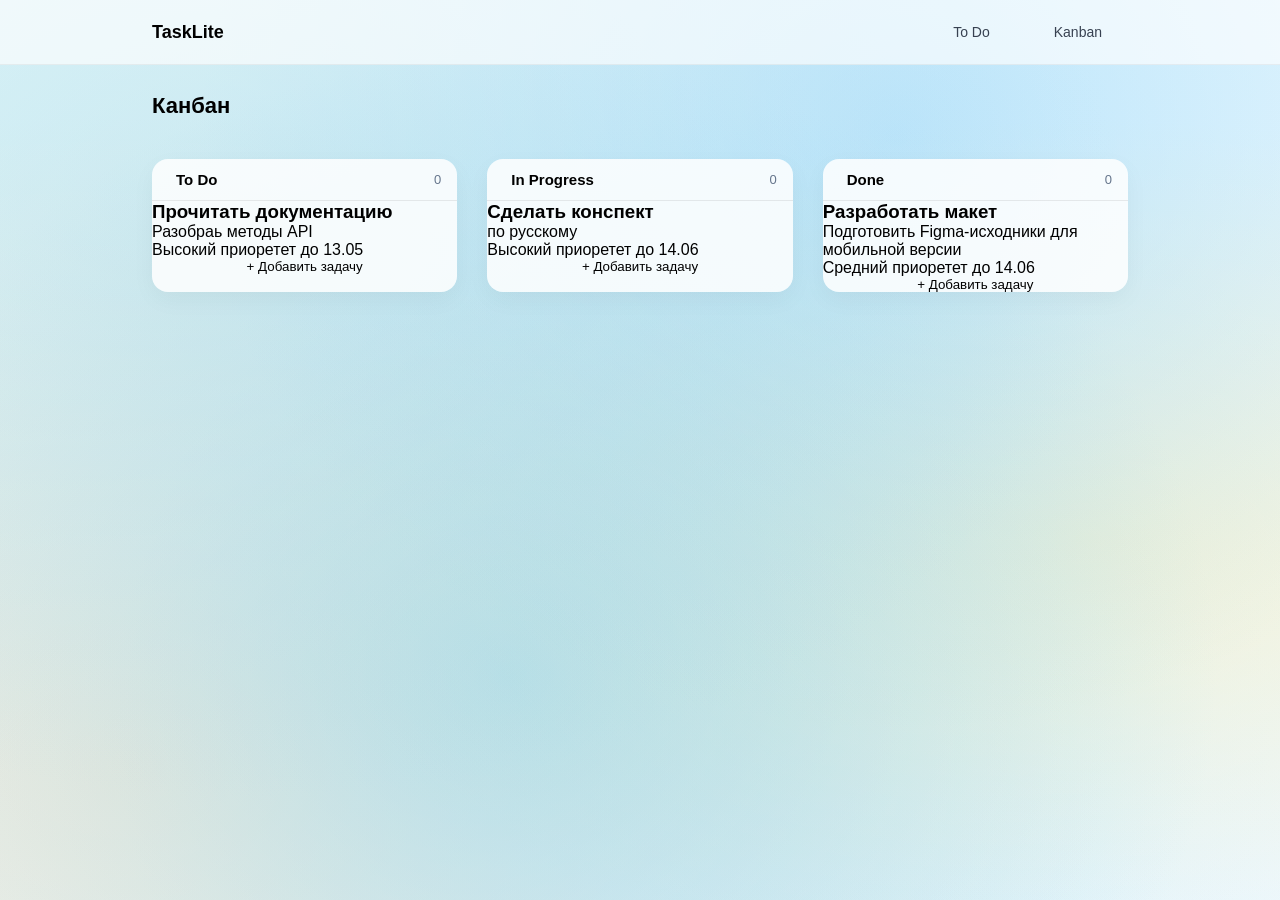
==== kanban.html @ 9df1a759 "Стилизация канбан 18.03" ====
<!doctype html>
<html lang="en">
  <head>
    <meta charset="UTF-8" />
    <meta name="viewport" content="width=device-width, initial-scale=1.0" />
    <title>TaskLite</title>
    <link rel="stylesheet" href="styles/style.css" />
  </head>
  <body class="kanban">
    <header class="header">
      <div class="container header__container">
        <h3 class="header__title">TaskLite</h3>

        <nav class="tabs">
          <a href="index.html" class="tab">To Do</a>
          <a href="kanban.html" class="tab">Kanban</a>
        </nav>
      </div>
    </header>
    <main class="container">
      <h1 class="title">Канбан</h1>

      <div class="board">
        <div class="column">
          <div class="column__header">
            <h2 class="column__subtitle">To Do</h2>
            <span class="column__count">0</span>
          </div>
          <div class="сolumn__task task-kanban">
            <h3 class="task-kanban__title">Прочитать документацию</h3>
            <p class="task-kanban__descr">Разобраь методы API</p>

            <div class="task-kanban__footer">
              <span class="task-kanban__lable"> Высокий приоретет </span>
              <span class="task-kanban__date">до 13.05</span>
            </div>
            
          </div>
          <button class="column__btn">+ Добавить задачу</button>
        </div>

        <div class="column">
          <div class="column__header">
            <h2 class="column__subtitle">In Progress</h2>
            <span class="column__count">0</span>
          </div>
          <div class="column__tasks task-kanban">

        <div class="сolumn__task task-kanban">
            <h3 class="task-kanban__title">Сделать конспект</h3>
            <p class="task-kanban__descr">по русскому</p>

            <div class="task-kanban__footer">
              <span class="task-kanban__lable"> Высокий приоретет </span>
              <span class="task-kanban__date">до 14.06</span>
        </div>
            
        </div>
          </div>
          <button class="column__btn">+ Добавить задачу</button>
        </div>

        <div class="column">
          <div class="column__header">
            <h2 class="column__subtitle">Done</h2>
            <span class="column__count">0</span>
          </div>
          <div class="columm__tasks task-kanban">

        <div class="сolumn__task task-kanban">
            <h3 class="task-kanban__title"> Разработать макет </h3>
            <p class="task-kanban__descr"> Подготовить Figma-исходники для мобильной версии </p>

            <div class="task-kanban__footer">
              <span class="task-kanban__lable"> Средний приоретет </span>
              <span class="task-kanban__date">до 14.06</span>
            </div>
            
        </div>


          </div>
          <button class="column__btn">+ Добавить задачу</button>
        </div>
      </div>
    </main>
    <script src="./js/kanban.js"></script>
  </body>
</html>
---- styles/style.css ----
* {
  box-sizing: border-box;
  margin: 0;
  padding: 0;
}

ul,
ol {
  list-style: none;
}

a {
  text-decoration: none;
  color: inherit;
}

img {
  max-width: 100%;
  height: auto;
  display: block;
}

button {
  border: none;
  background-color: transparent;
}

body {
  font-family: "Inter", sans-serif;
}

.container {
  max-width: 1024px;
  margin: 0 auto;
  padding: 0 24px;
}

.header {
  position: sticky;
  top: 0;
  z-index: 10;
  border-bottom: 1px solid rgba(0, 0, 0, 0.05);
  background-color: rgba(255, 255, 255, 0.65);
}

.header__title {
  font-size: 18px;
  font-weight: 700;
}

.header__container {
  display: flex;
  align-items: center;
  justify-content: space-between;
  padding-top: 15px;
  padding-bottom: 15px;
}

.tabs {
  display: flex;
  gap: 12px;
}

.tab {
  background-color: transparent;
  border: 1px solid transparent;
  border-radius: 10px;
  padding: 8px 25px;
  font-size: 14px;
  font-weight: 500;
  cursor: pointer;
  color: #374151;
}

.todo .tab.active {
  background-color: #e8e8e8;
  border-color: #bbbbbb;
}

.todo {
  background:
    radial-gradient(1200px 900px at 20% 25%, #ebe6f5 0%, transparent 60%),
    radial-gradient(1200px 900px at 80% 35%, #f6eee4 0%, transparent 60%),
    radial-gradient(1200px 900px at 50% 85%, #e6eef6 0%, transparent 60%),
    linear-gradient(#f6f3f9, #fbfaf8);
  background-attachment: fixed;
}

.form-add {
  display: flex;
  align-items: center;
  gap: 12px;
  margin-bottom: 15px;
}

.form-add__input {
  width: 100%;
  padding: 12px 20px;
  font-size: 14px;
  border: 1px solid rgba(30, 10, 60, 0.12);
  border-radius: 8px;
  background-color: #ffffff;
}

.form-add__input::placeholder {
  color: #9b96a6;
}

.form-add__button {
  padding: 12px 45px;
  border-radius: 8px;
  border: 1px solid rgba(30, 10, 60, 0.12);
  font-size: 14px;
  font-weight: 600;
  color: #ffffff;
  background-color: #7e66cd;
  cursor: pointer;
}

.title {
  font-size: 22px;
  font-weight: 600;
  margin: 28px 0 20px;
}

.tabs__item {
  padding: 10px 15px;
  border: 1px solid rgba(30, 10, 60, 0.12);
  border-radius: 8px;
  font-size: 14px;
  font-weight: 500;
  background: #fff;
  color: #5e5472;
  cursor: pointer;
}

.tabs__item--active {
  background: #e9e5f9;
  border-color: #735cc6;
  color: #5d47aa;
}

.tabs__item:hover {
  background: #f6f4ff;
  border-color: rgba(30, 10, 60, 0.2);
  color: #735cc6;
}

.toolbar__sort {
  padding: 10px 28px 10px 10px;
  font-size: 14px;
  font-weight: 500;
  color: #5e5472;
  border: 1px solid rgba(30, 10, 60, 0.12);
  border-radius: 8px;
  background: #fff;
  cursor: pointer;
}

.toolbar {
  display: flex;
  align-items: center;
  justify-content: space-between;
  gap: 12px;
  margin-bottom: 15px;
}

.toolbar__search {
  width: 100%;
  padding: 12px 20px;
  font-size: 14px;
  border: 1px solid rgba(30, 10, 60, 0.12);
  border-radius: 8px;
  background-color: #ffffff;
}

.toolbar__search::placeholder {
  color: #9b96a6;
}

.toolbar__search:hover {
  border-color: rgba(30, 10, 60, 0.2);
}

.toolbar__search:focus {
  outline: none;
  border-color: #7e66cd;
  box-shadow: 0 0 0 3px rgba(126, 102, 205, 0.28);
}

.task {
  padding: 10px 12px;
  border: 1px solid rgba(30, 10, 60, 0.12);
  border-radius: 8px;
  background: #fff;
  margin-bottom: 15px;

  display: flex;
  align-items: center;
  justify-content: space-between;
}

.task__title {
  font-size: 14px;
  font-weight: 700;
  color: #221c2a;
  margin-bottom: 5px;
}

.task__meta {
  font-size: 12px;
  color: #8a8398;
}

.task__actions {
  display: flex;
  align-items: center;
  gap: 10px;
}

.task__action {
  width: 26px;
  height: 26px;
  border: 1px solid rgba(30, 10, 60, 0.12);
  border-radius: 8px;
  background: #fff;
  display: flex;
  align-items: center;
  justify-content: center;
  cursor: pointer;
}

.task__action:hover {
  background: #f6f4ff;
  border-color: rgba(30, 10, 60, 0.2);
  box-shadow: 0 6px 12px rgba(30, 10, 60, 0.1);
}

.task__action:focus-visible {
  outline: none;
  box-shadow: 0 0 0 3px rgba(30, 10, 60, 0.3);
}

.footer-controls {
  display: flex;
  align-items: center;
  justify-content: space-between;
  margin-top: 4px;
}

.footer-controls__counters {
  font-size: 13px;
  color: #6f6781;
  padding-left: 5px;
}

.footer-controls__button {
  padding: 6px 12px;
  font-size: 13px;
  background: transparent;
  border-radius: 8px;
  text-align: left;
  cursor: pointer;
  transition:
    background 0.2s,
    color 0.2s,
    border 0.2s;
  color: #735cc6;
  border: 1px dashed #a28bdc;
}

.footer-controls__button:hover {
  background: #f6f4ff;
  color: #735cc6;
  border: 1px solid #735cc6;
}

.footer-controls__button:active {
  background: #e9e5f9;
  border: 1px solid #5d47aa;
  color: #5d47aa;
}

.footer-controls__button:disabled {
  color: #8e8b99;
  border: 1px dashed #c8c5cf;
  background: #f1f1f3;
  cursor: not-allowed;
}

.task--done .task__title {
  text-decoration: line-through;
  color: #8a8398;
  opacity: 0.7;
}

.input--error {
  border-color: #cb6e6e;
  box-shadow: 0 0 3px rgba(203, 110, 110, 0.4);
}

.board {
  display: flex;
  gap: 30px;
  justify-self: start;
  align-self: flex-start;

  max-width: 1200px;
  margin: 0 auto;
  padding: 20px 0;
}

.column {
  background-color: rgba(255, 255, 255, 0.85);
  border: 1 px solid rgba(0,0,0, 0.05);
  border-radius: 16px;
  width: 320px;
  display: flex;
  flex-direction: column;
  box-shadow: 0 8px 24px rgba(0,0,0, 0.04);
}

.column__header {
  display: flex;
  justify-content: space-between;
  align-items: center;
  padding: 12px 16px;
  border-bottom: 1px solid rgba(0,0,0,0.08);
}

.column__subtitle {
  font-size: 15px;
  font-weight: 600;
  padding-left: 8px;
}


.column__count {
  font-size: 13px;
  color: #64748b;
}

.kanban {
  background:
    radial-gradient(at 20% 25%, rgba(173, 216, 230, 0.45), transparent 60%),
    radial-gradient(at 70% 15%, rgba(135, 206, 250, 0.45), transparent 55%),
    radial-gradient(at 40% 75%, rgba(126, 207, 234, 0.45), transparent 65%),
    radial-gradient(at 85% 60%, rgba(255, 239, 186, 0.55), transparent 55%),
    radial-gradient(at 10% 85%, rgba(255, 218, 181, 0.448), transparent 60%),
    radial-gradient(at 60% 80%, rgba(186, 230, 253, 0.5), transparent 60%),
    linear-gradient(135deg, #e0f7fa 0%, #f0f9ff 100%);
  background-attachment: fixed;
}
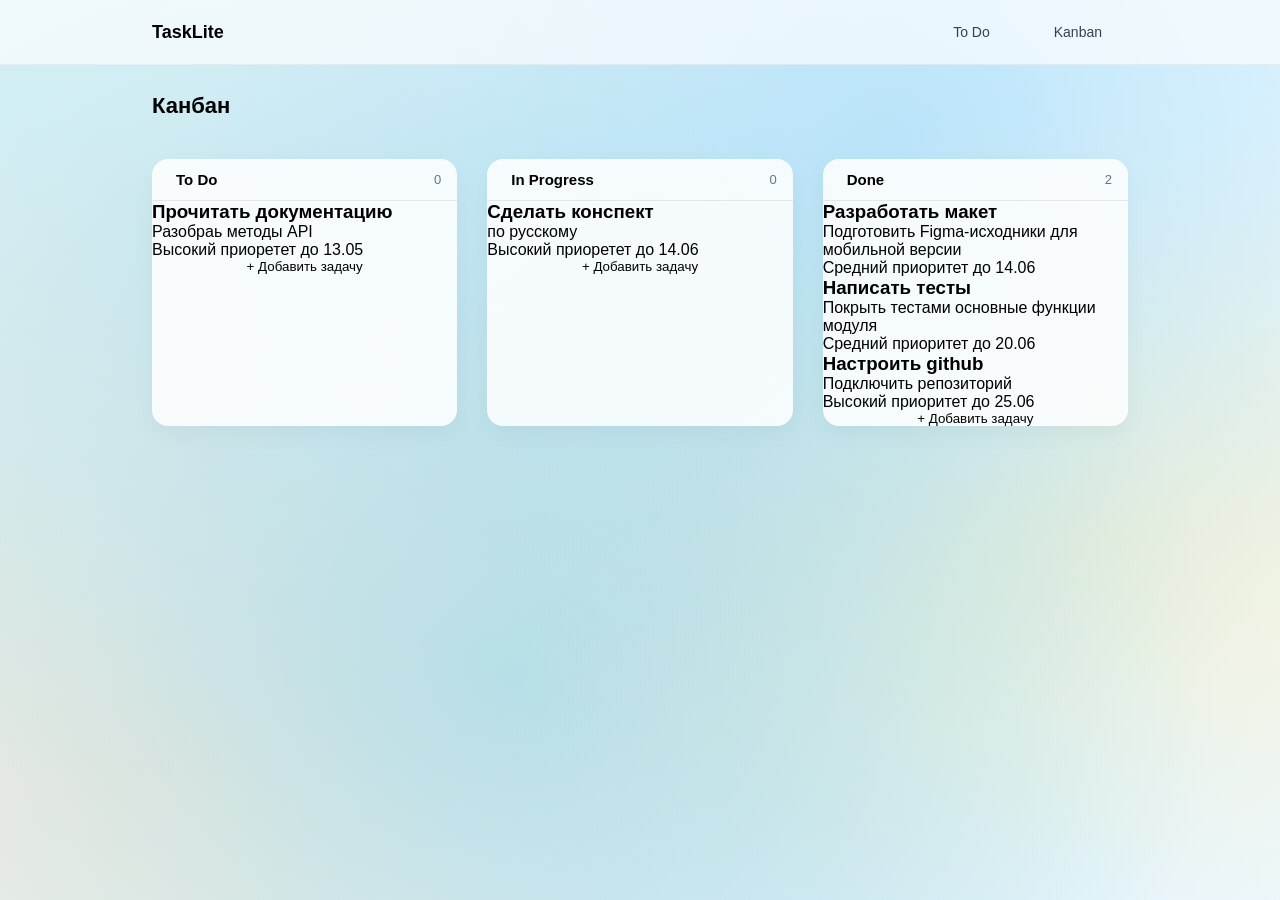
==== commit e210c1d0: "добавление задач в канбан" ====
--- a/kanban.html
+++ b/kanban.html
@@ -63,21 +63,36 @@
         <div class="column">
           <div class="column__header">
             <h2 class="column__subtitle">Done</h2>
-            <span class="column__count">0</span>
+            <span class="column__count">2</span>
           </div>
           <div class="columm__tasks task-kanban">
 
-        <div class="сolumn__task task-kanban">
-            <h3 class="task-kanban__title"> Разработать макет </h3>
-            <p class="task-kanban__descr"> Подготовить Figma-исходники для мобильной версии </p>
+            <div class="сolumn__task task-kanban">
+              <h3 class="task-kanban__title">Разработать макет</h3>
+              <p class="task-kanban__descr">Подготовить Figma-исходники для мобильной версии</p>
+              <div class="task-kanban__footer">
+                <span class="task-kanban__lable">Средний приоритет</span>
+                <span class="task-kanban__date">до 14.06</span>
+              </div>
+            </div>
 
-            <div class="task-kanban__footer">
-              <span class="task-kanban__lable"> Средний приоретет </span>
-              <span class="task-kanban__date">до 14.06</span>
+            <div class="сolumn__task task-kanban">
+              <h3 class="task-kanban__title">Написать тесты</h3>
+              <p class="task-kanban__descr">Покрыть тестами основные функции модуля</p>
+              <div class="task-kanban__footer">
+                <span class="task-kanban__lable">Средний приоритет</span>
+                <span class="task-kanban__date">до 20.06</span>
+              </div>
             </div>
-            
-        </div>
 
+            <div class="сolumn__task task-kanban">
+              <h3 class="task-kanban__title">Настроить github</h3>
+              <p class="task-kanban__descr">Подключить репозиторий</p>
+              <div class="task-kanban__footer">
+                <span class="task-kanban__lable">Высокий приоритет</span>
+                <span class="task-kanban__date">до 25.06</span>
+              </div>
+            </div>
 
           </div>
           <button class="column__btn">+ Добавить задачу</button>
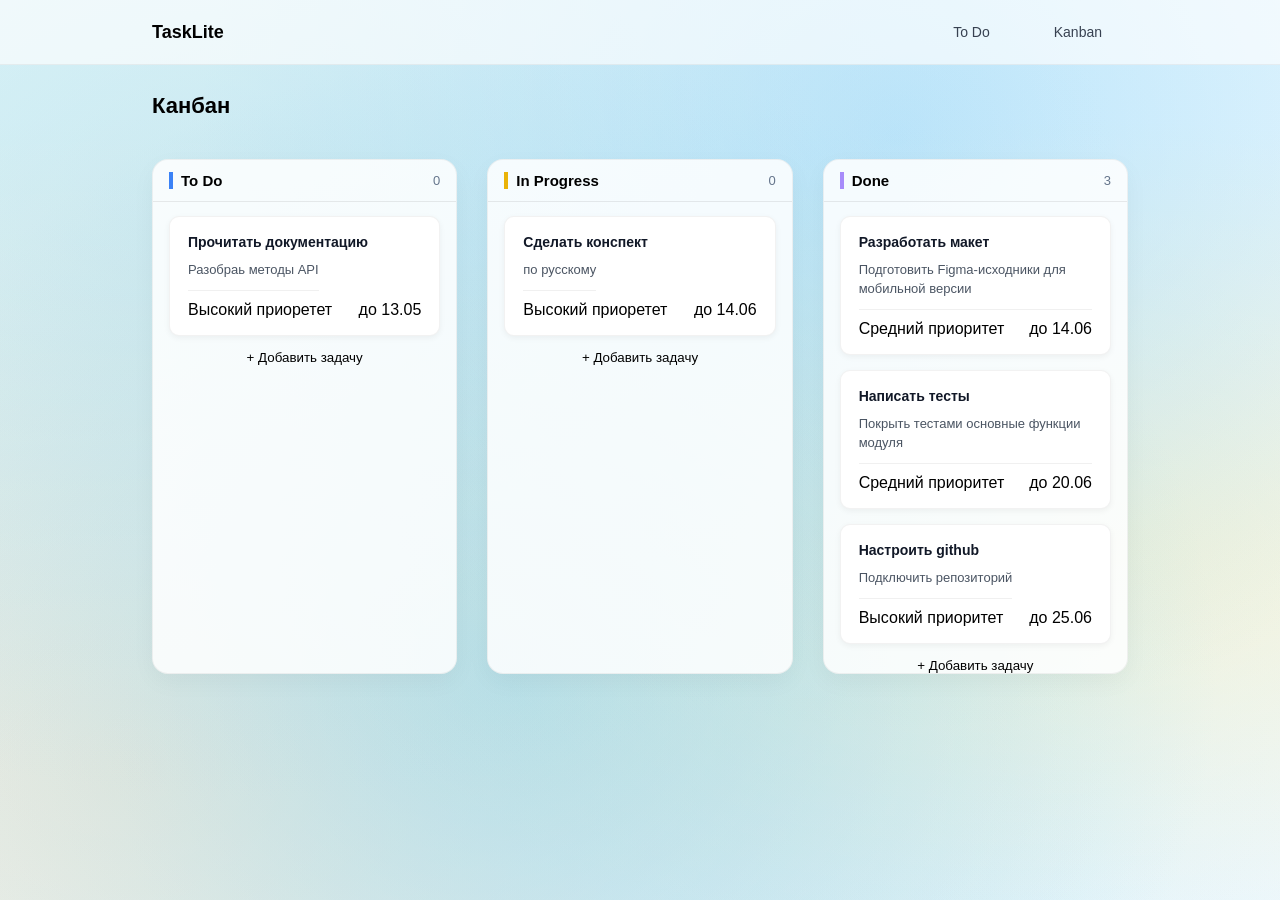
==== commit e578c8e8: "Урок 23.03" ====
--- a/kanban.html
+++ b/kanban.html
@@ -21,71 +21,76 @@
       <h1 class="title">Канбан</h1>
 
       <div class="board">
-        <div class="column">
+        <div class="column" data-status="todo">
           <div class="column__header">
-            <h2 class="column__subtitle">To Do</h2>
+            <h2 class="column__title">To Do</h2>
             <span class="column__count">0</span>
           </div>
-          <div class="сolumn__task task-kanban">
-            <h3 class="task-kanban__title">Прочитать документацию</h3>
-            <p class="task-kanban__descr">Разобраь методы API</p>
 
-            <div class="task-kanban__footer">
-              <span class="task-kanban__lable"> Высокий приоретет </span>
-              <span class="task-kanban__date">до 13.05</span>
+          <div class="column__tasks">
+            <div class="task-kanban">
+              <h3 class="task-kanban__title">Прочитать документацию</h3>
+              <p class="task-kanban__descr">Разобраь методы API</p>
+              <div class="task-kanban__footer">
+                <span class="task-kanban__lable"> Высокий приоретет </span>
+                <span class="task-kanban__date">до 13.05</span>
+              </div>
             </div>
-            
+          </div>
+
+          <button class="column__btn">+ Добавить задачу</button>
+        </div>
+
+        <div class="column" data-status="in progress">
+          <div class="column__header">
+            <h2 class="column__title">In Progress</h2>
+            <span class="column__count">0</span>
+          </div>
+
+          <div class="column__tasks">
+            <div class="task-kanban">
+              <h3 class="task-kanban__title">Сделать конспект</h3>
+              <p class="task-kanban__descr">по русскому</p>
+
+              <div class="task-kanban__footer">
+                <span class="task-kanban__lable"> Высокий приоретет </span>
+                <span class="task-kanban__date">до 14.06</span>
+              </div>
+            </div>
           </div>
           <button class="column__btn">+ Добавить задачу</button>
         </div>
 
-        <div class="column">
+        <div class="column" data-status="done">
           <div class="column__header">
-            <h2 class="column__subtitle">In Progress</h2>
-            <span class="column__count">0</span>
+            <h2 class="column__title">Done</h2>
+            <span class="column__count">3</span>
           </div>
-          <div class="column__tasks task-kanban">
 
-        <div class="сolumn__task task-kanban">
-            <h3 class="task-kanban__title">Сделать конспект</h3>
-            <p class="task-kanban__descr">по русскому</p>
-
-            <div class="task-kanban__footer">
-              <span class="task-kanban__lable"> Высокий приоретет </span>
-              <span class="task-kanban__date">до 14.06</span>
-        </div>
-            
-        </div>
-          </div>
-          <button class="column__btn">+ Добавить задачу</button>
-        </div>
-
-        <div class="column">
-          <div class="column__header">
-            <h2 class="column__subtitle">Done</h2>
-            <span class="column__count">2</span>
-          </div>
-          <div class="columm__tasks task-kanban">
-
-            <div class="сolumn__task task-kanban">
+          <div class="column__tasks">
+            <div class="task-kanban">
               <h3 class="task-kanban__title">Разработать макет</h3>
-              <p class="task-kanban__descr">Подготовить Figma-исходники для мобильной версии</p>
+              <p class="task-kanban__descr">
+                Подготовить Figma-исходники для мобильной версии
+              </p>
               <div class="task-kanban__footer">
                 <span class="task-kanban__lable">Средний приоритет</span>
                 <span class="task-kanban__date">до 14.06</span>
               </div>
             </div>
 
-            <div class="сolumn__task task-kanban">
+            <div class="task-kanban">
               <h3 class="task-kanban__title">Написать тесты</h3>
-              <p class="task-kanban__descr">Покрыть тестами основные функции модуля</p>
+              <p class="task-kanban__descr">
+                Покрыть тестами основные функции модуля
+              </p>
               <div class="task-kanban__footer">
                 <span class="task-kanban__lable">Средний приоритет</span>
                 <span class="task-kanban__date">до 20.06</span>
               </div>
             </div>
 
-            <div class="сolumn__task task-kanban">
+            <div class="task-kanban">
               <h3 class="task-kanban__title">Настроить github</h3>
               <p class="task-kanban__descr">Подключить репозиторий</p>
               <div class="task-kanban__footer">
@@ -93,8 +98,8 @@
                 <span class="task-kanban__date">до 25.06</span>
               </div>
             </div>
+          </div>
 
-          </div>
           <button class="column__btn">+ Добавить задачу</button>
         </div>
       </div>
--- a/styles/style.css
+++ b/styles/style.css
@@ -312,7 +312,7 @@
 
 .column {
   background-color: rgba(255, 255, 255, 0.85);
-  border: 1 px solid rgba(0,0,0, 0.05);
+  border: 1px solid rgba(0,0,0, 0.05);
   border-radius: 16px;
   width: 320px;
   display: flex;
@@ -328,7 +328,7 @@
   border-bottom: 1px solid rgba(0,0,0,0.08);
 }
 
-.column__subtitle {
+.column__title {
   font-size: 15px;
   font-weight: 600;
   padding-left: 8px;
@@ -351,3 +351,76 @@
     linear-gradient(135deg, #e0f7fa 0%, #f0f9ff 100%);
   background-attachment: fixed;
 }
+
+
+.column[data-status="todo"] .column__title{
+  border-left: 4px solid #3b82f6;
+}
+
+.column[data-status="in progress"] .column__title{
+  border-left: 4px solid #eab308;
+}
+
+.column[data-status="done"] .column__title{
+  border-left: 4px solid #a78bfa;
+}
+
+.column__tasks {
+  display: flex;
+  gap: 15px;
+  flex-direction: column;
+  padding: 14px 16px;
+}
+
+.task-kanban {
+
+  background: #ffffff;
+  border: 1px solid rgba(0, 0, 0, 0.05);
+  border-radius: 10px; 
+  padding: 16px 18px;
+  box-shadow: 0 2px 6px rgba(0, 0, 0, 0.05);
+
+  display: flex;
+  flex-direction: column;
+  gap: 10px;
+  align-items: flex-start;
+
+  cursor: grab;
+
+  transition: box-shadow 0.3s ease-in-out, transform 0.3s ease-in-out;
+}
+
+.task-kanban:hover {
+  transform: translateY(-2px);
+  box-shadow: 0 4px 12px rgba(0,0,0, 0.08);
+}
+
+.task-kanban__title {
+  font-size: 14px;
+  font-weight: 600;
+  color: #111827;
+  margin: 0;
+  line-height: 1.3;
+}
+
+.task-kanban__descr {
+  font-size: 13px;
+  color: #4b5563;
+  line-height: 1.45;
+  margin: 0;
+  border-bottom: 1px solid rgba(0, 0, 0, 0.06);
+  padding-bottom: 10px;
+
+
+  word-wrap: break-word;
+}
+
+
+.task-kanban__footer {
+  display: flex;
+  align-items: center;
+  justify-content: space-between;
+  width: 100%;
+}
+
+
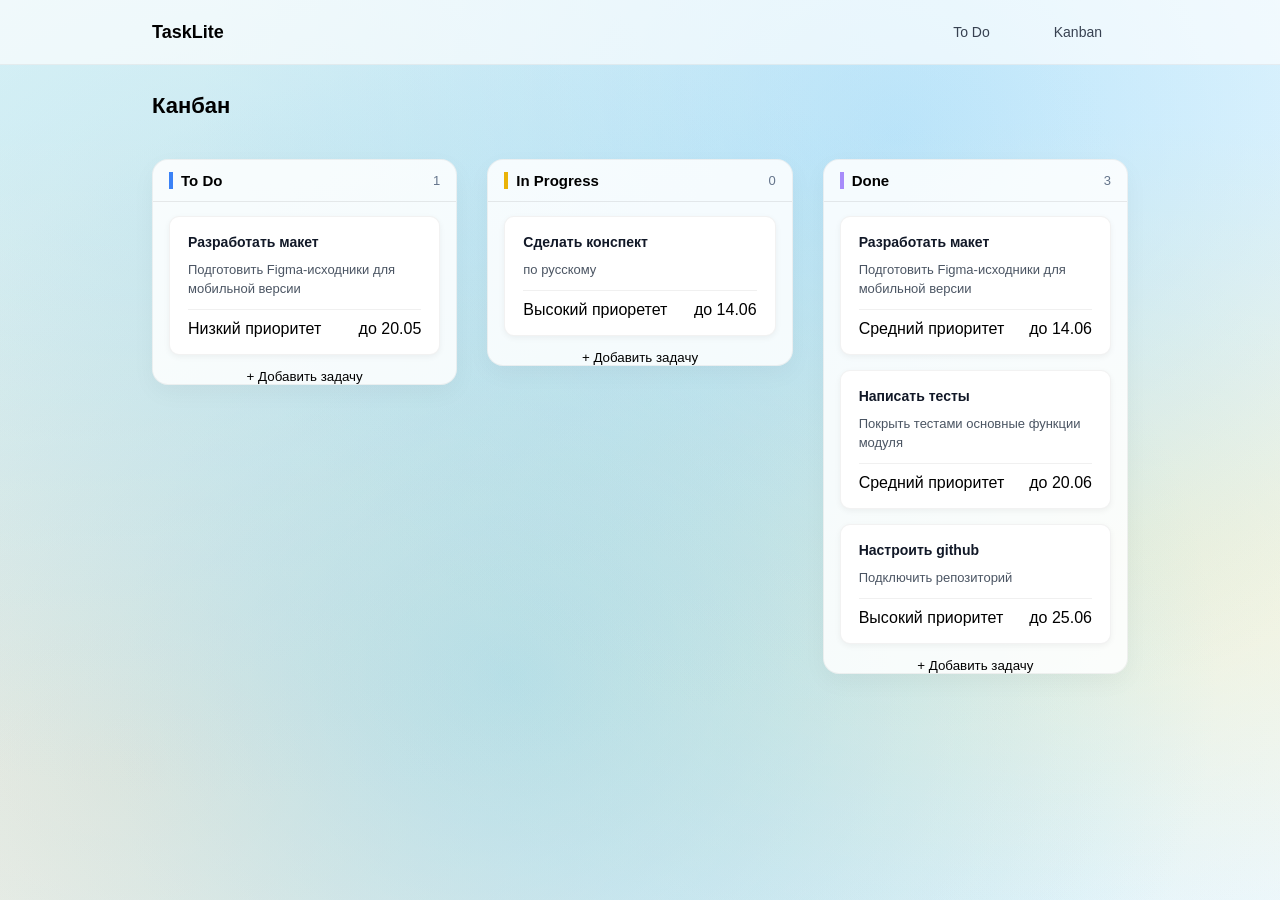
==== commit 952636fb: "12" ====
--- a/kanban.html
+++ b/kanban.html
@@ -24,24 +24,24 @@
         <div class="column" data-status="todo">
           <div class="column__header">
             <h2 class="column__title">To Do</h2>
-            <span class="column__count">0</span>
+            <span class="column__count">1</span>
           </div>
-
           <div class="column__tasks">
-            <div class="task-kanban">
-              <h3 class="task-kanban__title">Прочитать документацию</h3>
-              <p class="task-kanban__descr">Разобраь методы API</p>
+            <article class="column__task task-kanban">
+              <h3 class="task-kanban__title">Разработать макет</h3>
+              <p class="task-kanban__descr">
+                Подготовить Figma-исходники для мобильной версии
+              </p>
               <div class="task-kanban__footer">
-                <span class="task-kanban__lable"> Высокий приоретет </span>
-                <span class="task-kanban__date">до 13.05</span>
+                <span class="task-kanban__label low">Низкий приоритет</span>
+                <span class="task-kanban__date">до 20.05</span>
               </div>
-            </div>
+            </article>
           </div>
-
           <button class="column__btn">+ Добавить задачу</button>
         </div>
 
-        <div class="column" data-status="in progress">
+        <div class="column" data-status="in-progress">
           <div class="column__header">
             <h2 class="column__title">In Progress</h2>
             <span class="column__count">0</span>
@@ -53,7 +53,7 @@
               <p class="task-kanban__descr">по русскому</p>
 
               <div class="task-kanban__footer">
-                <span class="task-kanban__lable"> Высокий приоретет </span>
+                <span class="task-kanban__label high"> Высокий приоретет </span>
                 <span class="task-kanban__date">до 14.06</span>
               </div>
             </div>
@@ -74,7 +74,7 @@
                 Подготовить Figma-исходники для мобильной версии
               </p>
               <div class="task-kanban__footer">
-                <span class="task-kanban__lable">Средний приоритет</span>
+                <span class="task-kanban__label medium">Средний приоритет</span>
                 <span class="task-kanban__date">до 14.06</span>
               </div>
             </div>
@@ -85,7 +85,7 @@
                 Покрыть тестами основные функции модуля
               </p>
               <div class="task-kanban__footer">
-                <span class="task-kanban__lable">Средний приоритет</span>
+                <span class="task-kanban__label medium">Средний приоритет</span>
                 <span class="task-kanban__date">до 20.06</span>
               </div>
             </div>
@@ -94,7 +94,7 @@
               <h3 class="task-kanban__title">Настроить github</h3>
               <p class="task-kanban__descr">Подключить репозиторий</p>
               <div class="task-kanban__footer">
-                <span class="task-kanban__lable">Высокий приоритет</span>
+                <span class="task-kanban__label high">Высокий приоритет</span>
                 <span class="task-kanban__date">до 25.06</span>
               </div>
             </div>
--- a/styles/style.css
+++ b/styles/style.css
@@ -302,9 +302,7 @@
 .board {
   display: flex;
   gap: 30px;
-  justify-self: start;
-  align-self: flex-start;
-
+  align-items: flex-start;
   max-width: 1200px;
   margin: 0 auto;
   padding: 20px 0;
@@ -312,12 +310,12 @@
 
 .column {
   background-color: rgba(255, 255, 255, 0.85);
-  border: 1px solid rgba(0,0,0, 0.05);
+  border: 1px solid rgba(0, 0, 0, 0.05);
   border-radius: 16px;
   width: 320px;
   display: flex;
   flex-direction: column;
-  box-shadow: 0 8px 24px rgba(0,0,0, 0.04);
+  box-shadow: 0 8px 24px rgba(0, 0, 0, 0.04);
 }
 
 .column__header {
@@ -325,7 +323,7 @@
   justify-content: space-between;
   align-items: center;
   padding: 12px 16px;
-  border-bottom: 1px solid rgba(0,0,0,0.08);
+  border-bottom: 1px solid rgba(0, 0, 0, 0.08);
 }
 
 .column__title {
@@ -333,7 +331,6 @@
   font-weight: 600;
   padding-left: 8px;
 }
-
 
 .column__count {
   font-size: 13px;
@@ -352,16 +349,15 @@
   background-attachment: fixed;
 }
 
-
-.column[data-status="todo"] .column__title{
+.column[data-status="todo"] .column__title {
   border-left: 4px solid #3b82f6;
 }
 
-.column[data-status="in progress"] .column__title{
+.column[data-status="in-progress"] .column__title {
   border-left: 4px solid #eab308;
 }
 
-.column[data-status="done"] .column__title{
+.column[data-status="done"] .column__title {
   border-left: 4px solid #a78bfa;
 }
 
@@ -373,26 +369,28 @@
 }
 
 .task-kanban {
-
   background: #ffffff;
   border: 1px solid rgba(0, 0, 0, 0.05);
-  border-radius: 10px; 
+  border-radius: 10px;
   padding: 16px 18px;
   box-shadow: 0 2px 6px rgba(0, 0, 0, 0.05);
+width: 100%;
 
   display: flex;
   flex-direction: column;
   gap: 10px;
-  align-items: flex-start;
+ 
 
   cursor: grab;
 
-  transition: box-shadow 0.3s ease-in-out, transform 0.3s ease-in-out;
+   transition:
+    box-shadow 0.2s ease-in-out,
+    transform 0.2s ease-in-out;
 }
 
 .task-kanban:hover {
   transform: translateY(-2px);
-  box-shadow: 0 4px 12px rgba(0,0,0, 0.08);
+  box-shadow: 0 4px 12px rgba(0, 0, 0, 0.08);
 }
 
 .task-kanban__title {
@@ -411,16 +409,12 @@
   border-bottom: 1px solid rgba(0, 0, 0, 0.06);
   padding-bottom: 10px;
 
-
   word-wrap: break-word;
 }
 
-
 .task-kanban__footer {
   display: flex;
   align-items: center;
   justify-content: space-between;
   width: 100%;
 }
-
-
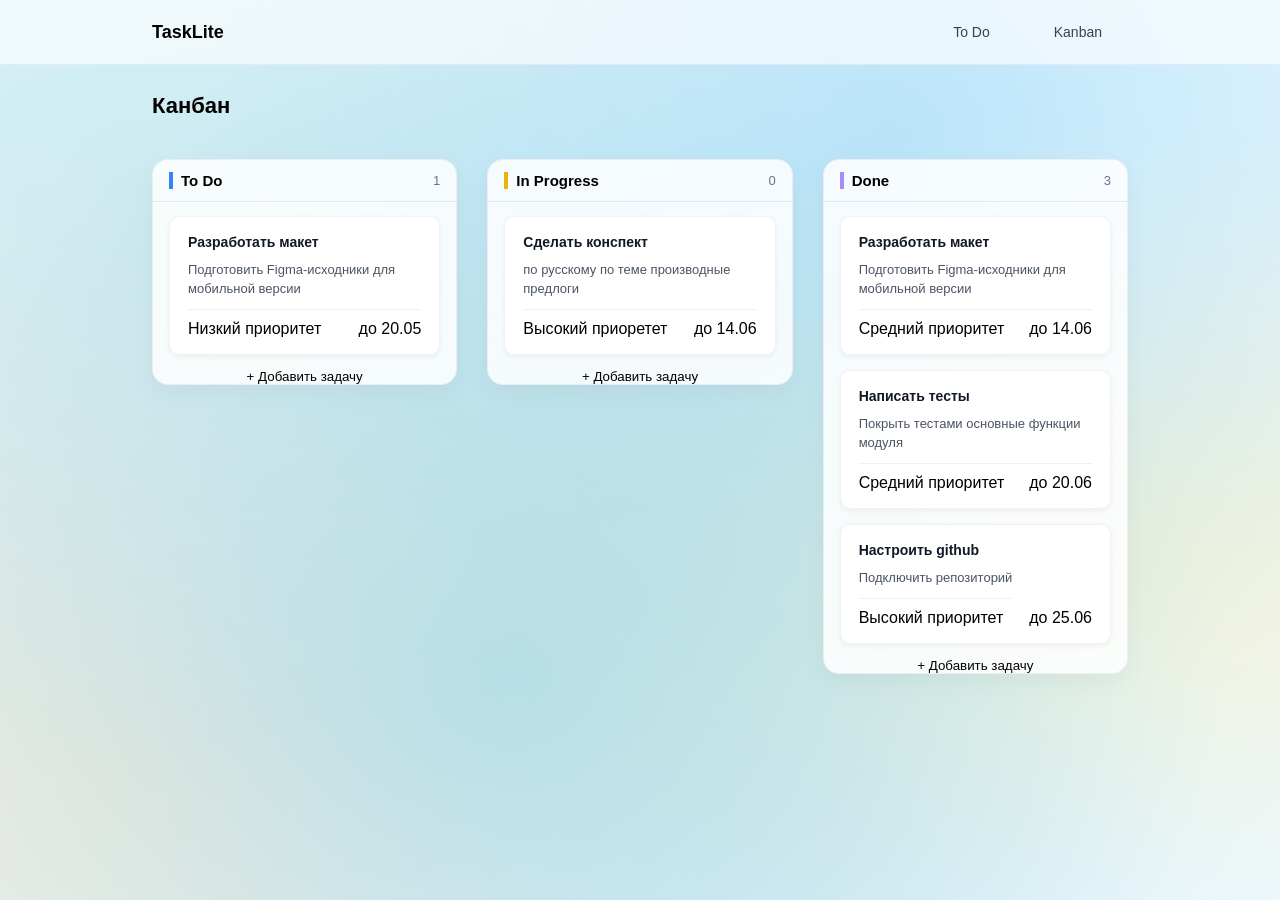
==== commit be53f27d: "Исправил ошибки" ====
--- a/kanban.html
+++ b/kanban.html
@@ -50,7 +50,7 @@
           <div class="column__tasks">
             <div class="task-kanban">
               <h3 class="task-kanban__title">Сделать конспект</h3>
-              <p class="task-kanban__descr">по русскому</p>
+              <p class="task-kanban__descr">по русскому по теме производные предлоги</p>
 
               <div class="task-kanban__footer">
                 <span class="task-kanban__label high"> Высокий приоретет </span>
--- a/styles/style.css
+++ b/styles/style.css
@@ -302,7 +302,9 @@
 .board {
   display: flex;
   gap: 30px;
+  justify-content: center;
   align-items: flex-start;
+
   max-width: 1200px;
   margin: 0 auto;
   padding: 20px 0;
@@ -374,12 +376,12 @@
   border-radius: 10px;
   padding: 16px 18px;
   box-shadow: 0 2px 6px rgba(0, 0, 0, 0.05);
-width: 100%;
+  width: 100%;
 
   display: flex;
   flex-direction: column;
   gap: 10px;
- 
+  align-items: flex-start;
 
   cursor: grab;
 
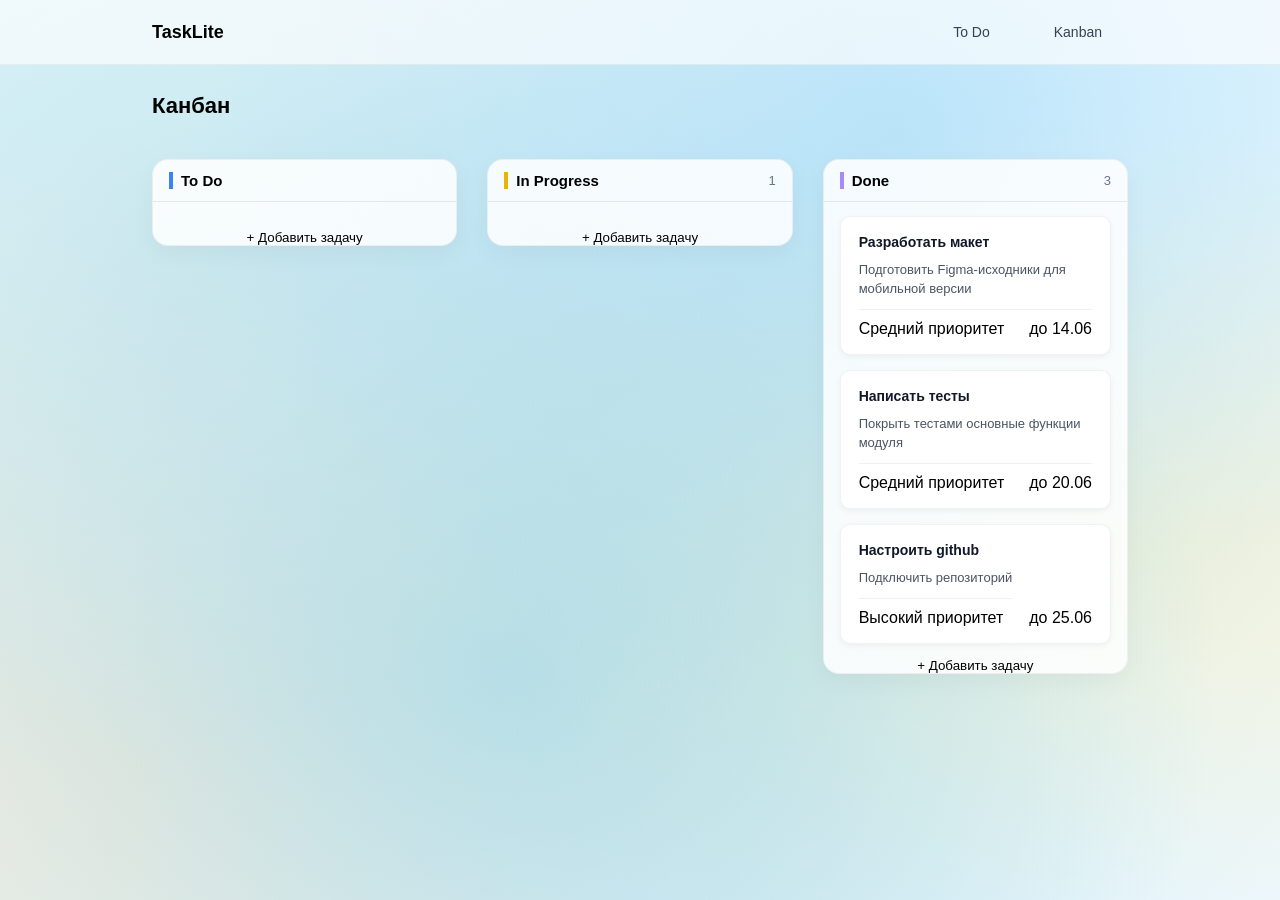
==== commit b9d32388: "Все сломалось :(" ====
--- a/kanban.html
+++ b/kanban.html
@@ -27,7 +27,8 @@
             <span class="column__count">1</span>
           </div>
           <div class="column__tasks">
-            <article class="column__task task-kanban">
+
+            <div class="column__task task-kanban">
               <h3 class="task-kanban__title">Разработать макет</h3>
               <p class="task-kanban__descr">
                 Подготовить Figma-исходники для мобильной версии
@@ -36,7 +37,7 @@
                 <span class="task-kanban__label low">Низкий приоритет</span>
                 <span class="task-kanban__date">до 20.05</span>
               </div>
-            </article>
+            </div>
           </div>
           <button class="column__btn">+ Добавить задачу</button>
         </div>
@@ -44,14 +45,14 @@
         <div class="column" data-status="in-progress">
           <div class="column__header">
             <h2 class="column__title">In Progress</h2>
-            <span class="column__count">0</span>
+            <span class="column__count">1</span>
           </div>
 
           <div class="column__tasks">
+
             <div class="task-kanban">
               <h3 class="task-kanban__title">Сделать конспект</h3>
               <p class="task-kanban__descr">по русскому по теме производные предлоги</p>
-
               <div class="task-kanban__footer">
                 <span class="task-kanban__label high"> Высокий приоретет </span>
                 <span class="task-kanban__date">до 14.06</span>
@@ -68,11 +69,10 @@
           </div>
 
           <div class="column__tasks">
+
             <div class="task-kanban">
               <h3 class="task-kanban__title">Разработать макет</h3>
-              <p class="task-kanban__descr">
-                Подготовить Figma-исходники для мобильной версии
-              </p>
+              <p class="task-kanban__descr"> Подготовить Figma-исходники для мобильной версии</p>
               <div class="task-kanban__footer">
                 <span class="task-kanban__label medium">Средний приоритет</span>
                 <span class="task-kanban__date">до 14.06</span>
@@ -98,6 +98,7 @@
                 <span class="task-kanban__date">до 25.06</span>
               </div>
             </div>
+
           </div>
 
           <button class="column__btn">+ Добавить задачу</button>
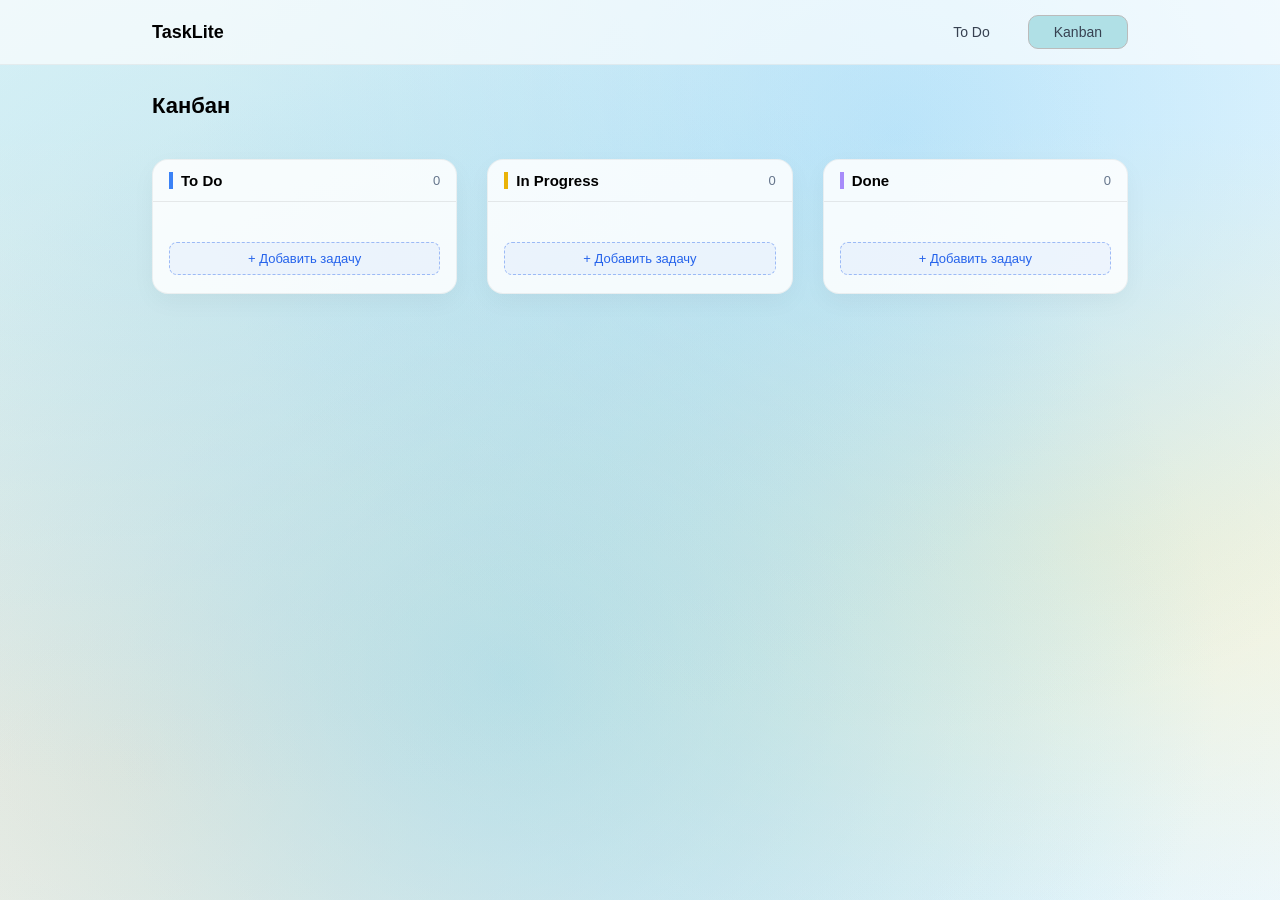
==== commit a36e6456: "Последний урок" ====
--- a/kanban.html
+++ b/kanban.html
@@ -13,7 +13,7 @@
 
         <nav class="tabs">
           <a href="index.html" class="tab">To Do</a>
-          <a href="kanban.html" class="tab">Kanban</a>
+          <a href="kanban.html" class="tab active">Kanban</a>
         </nav>
       </div>
     </header>
--- a/styles/style.css
+++ b/styles/style.css
@@ -74,6 +74,11 @@
 
 .todo .tab.active {
   background-color: #e8e8e8;
+  border-color: #bbbbbb;
+}
+
+.kanban .tab.active {
+  background-color: #B0E0E6;
   border-color: #bbbbbb;
 }
 
@@ -420,3 +425,75 @@
   justify-content: space-between;
   width: 100%;
 }
+
+.task-kanban__label {
+  font-size: 12.5px;
+  font-weight: 600;
+  padding: 3px 10px;
+  border-radius: 6px;
+  background-color: #f1f5f9;
+  color: #1e293b;
+}
+
+.task-kanban__label.high {
+  background-color: #fee2e2;
+  color: #b91c1c;
+}
+
+.task-kanban__label.medium {
+  background-color: #fef3c7;
+  color: #92400e;
+}
+
+.task-kanban__label.low {
+  background-color: #dcfce7;
+  color: #166534;
+}
+
+.task-kanban__date {
+  font-size: 12.5px;
+  color: #64748b;
+}
+
+.column__btn {
+  margin: 12px 16px 18px;
+  padding: 8px;
+  font-size: 13px;
+  color: #2563eb;
+  background-color: rgba(37, 99, 235, 0.05);
+  border: 1px dashed rgba(37, 99, 235, 0.4);
+  border-radius: 8px;
+  text-align: center;
+  width: calc(100% - 32px);
+  cursor: pointer;
+  transition: background-color 0.2s, border 0.2s;
+}
+
+.column__btn:hover {
+  background-color: rgba(37, 99, 235, 0.12);
+  border: 1px solid #2563eb;
+}
+
+
+.dragging{
+  opacity: 0.6;
+  transform: scale(0.9);
+  cursor: grabbing;
+  box-shadow: 0 4px 14px rgba(0,0,0,0.08);
+}
+
+.column.drag-over{
+  background-color: rgba(255,255, 255, 0.9);
+  box-shadow: 0 16px 32px 9px rgba(255, 255, 255, 0.2);
+  border-color: rgba(37, 99, 235, 0.3);
+  transition: box-shadow 0.2, bacground-color 0,2s, border-color 0.2s;
+}
+
+
+.column.drag-over .column__title {
+  border-left-color: #2563eb;
+}
+
+.column__tasks.drag-over{
+cursor: copy;
+}
